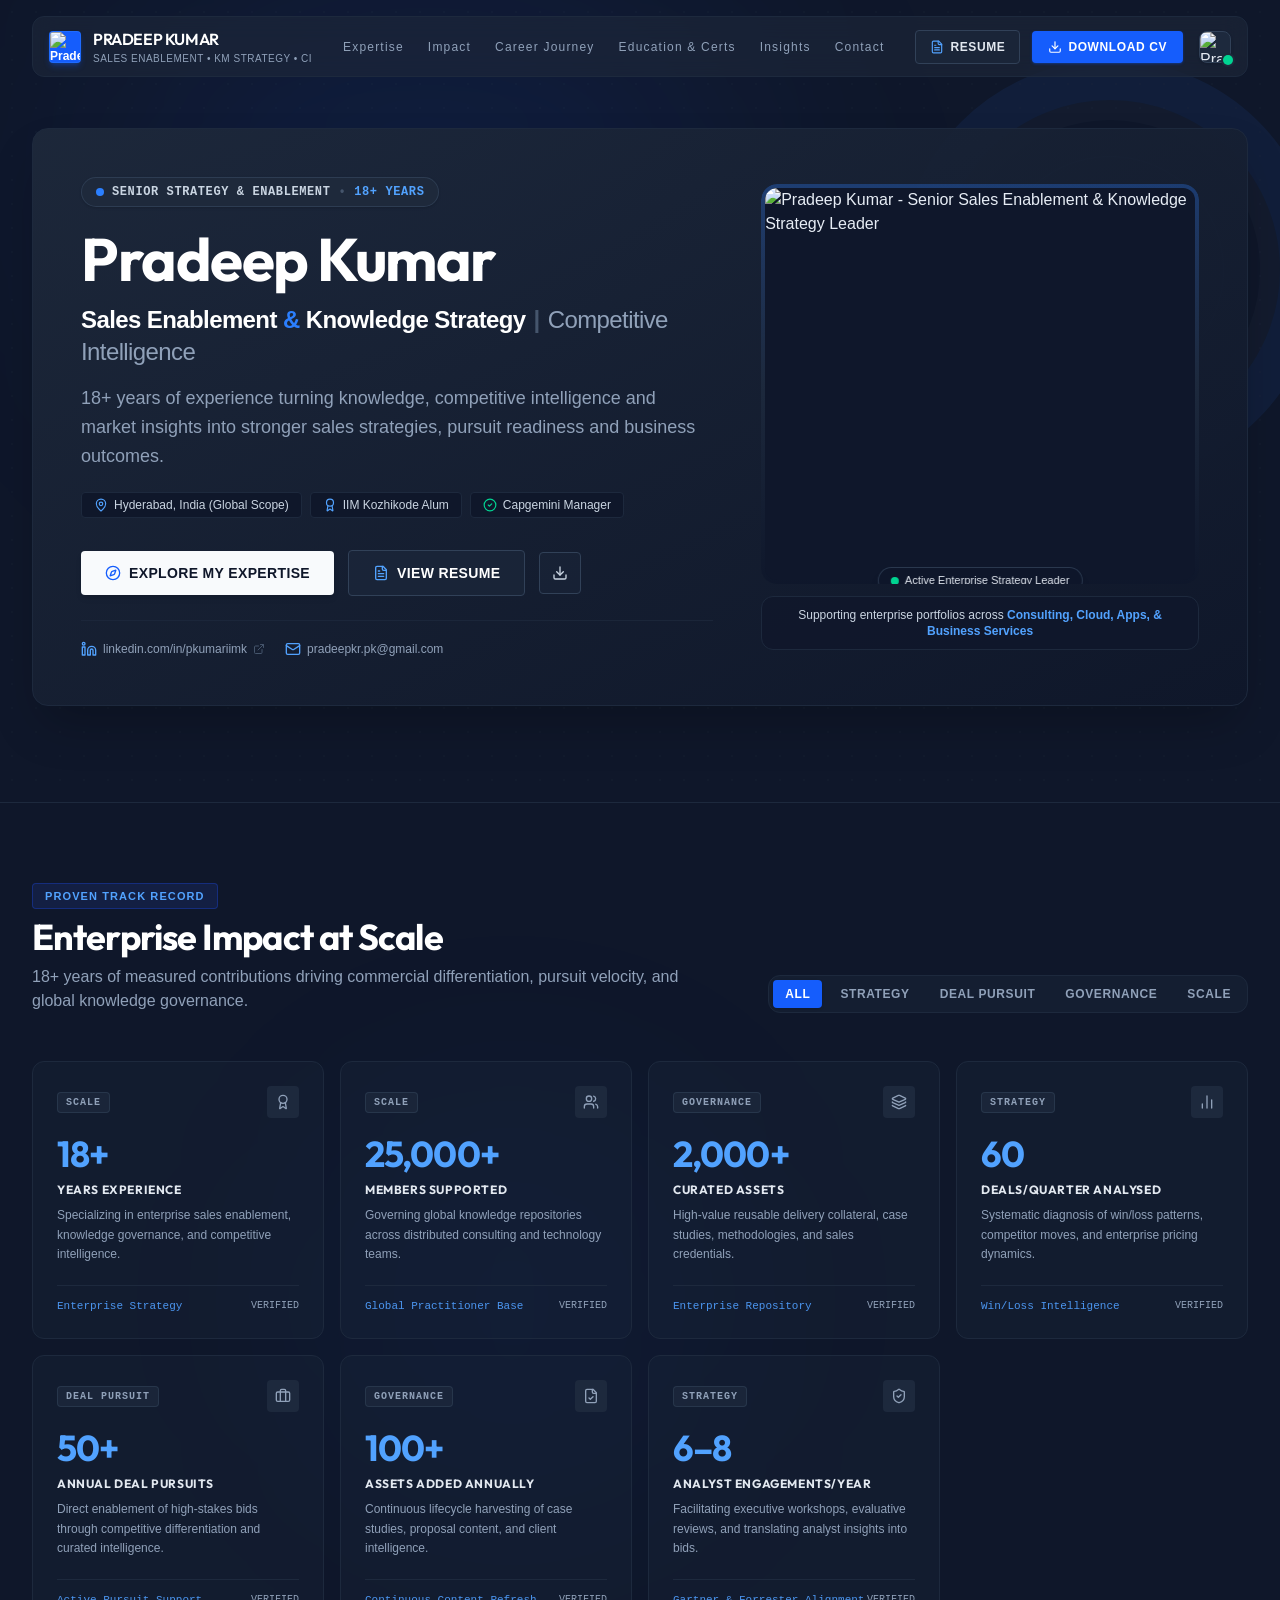
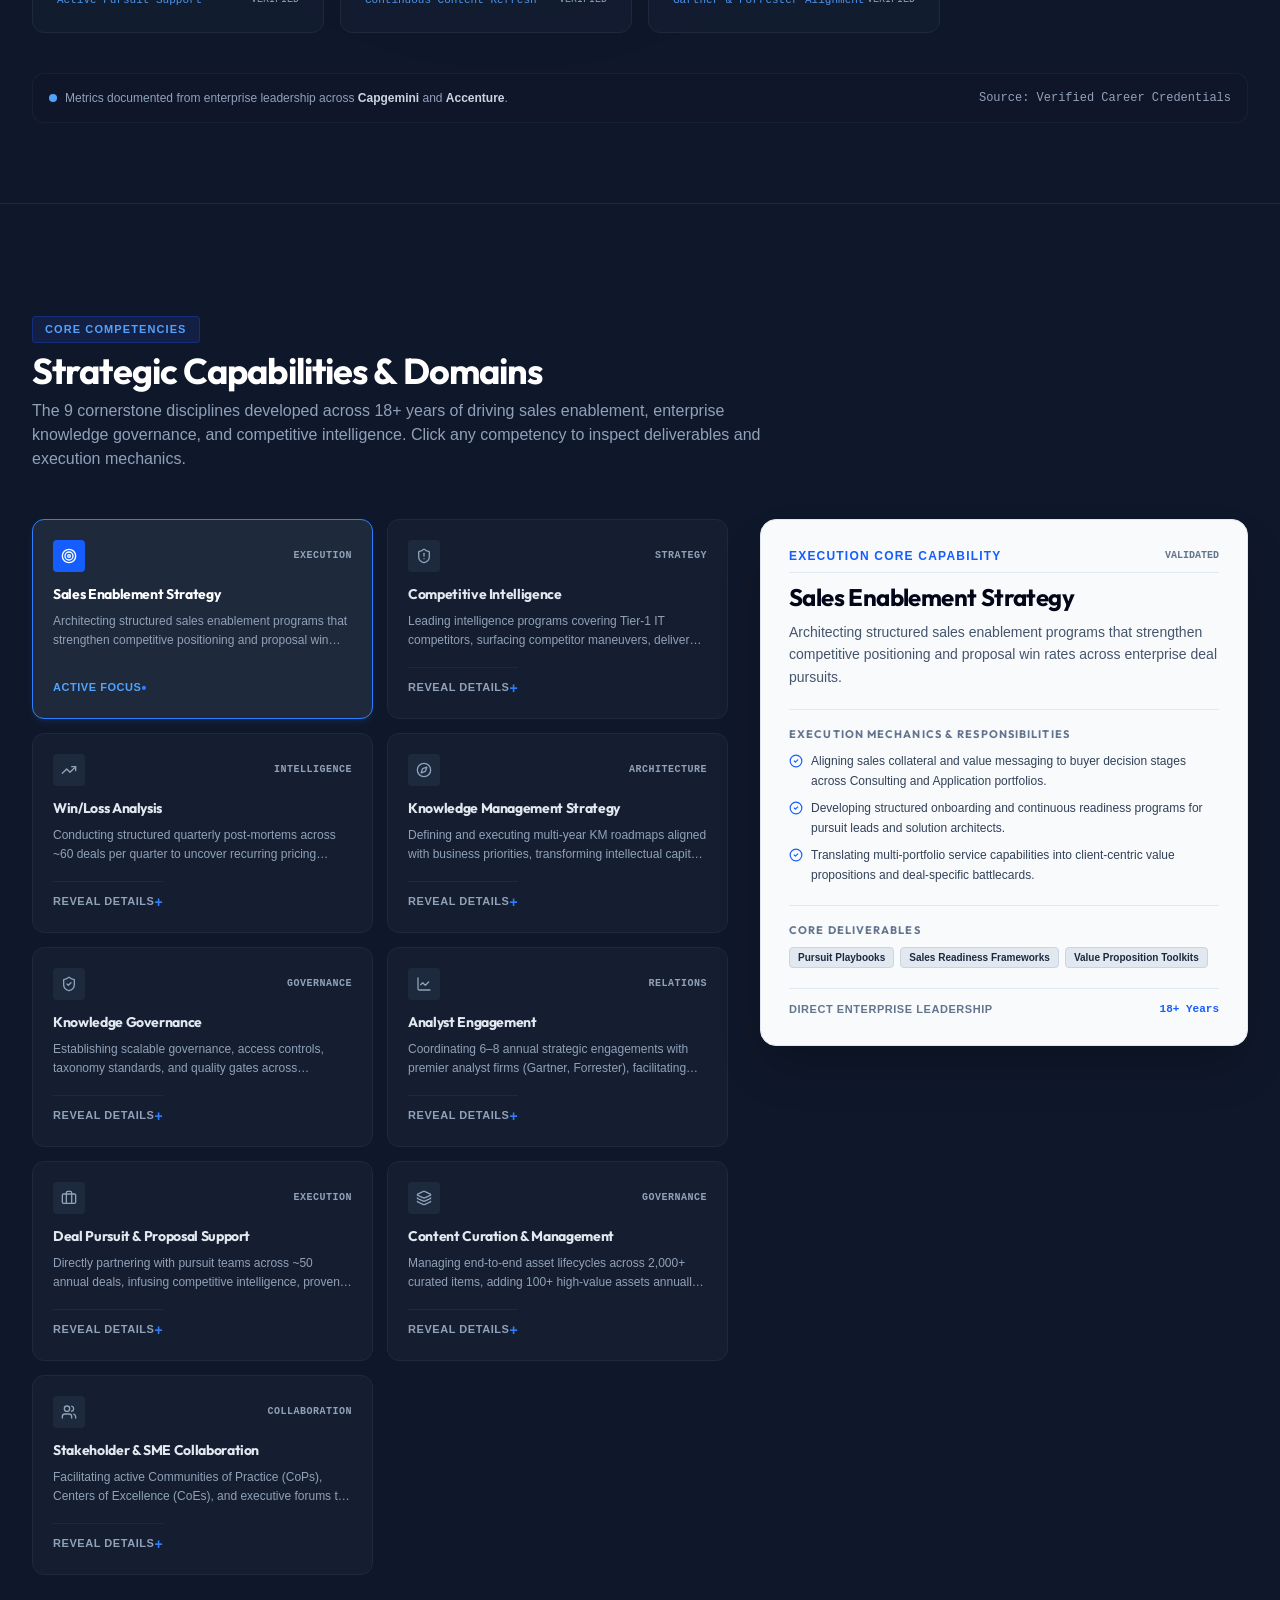
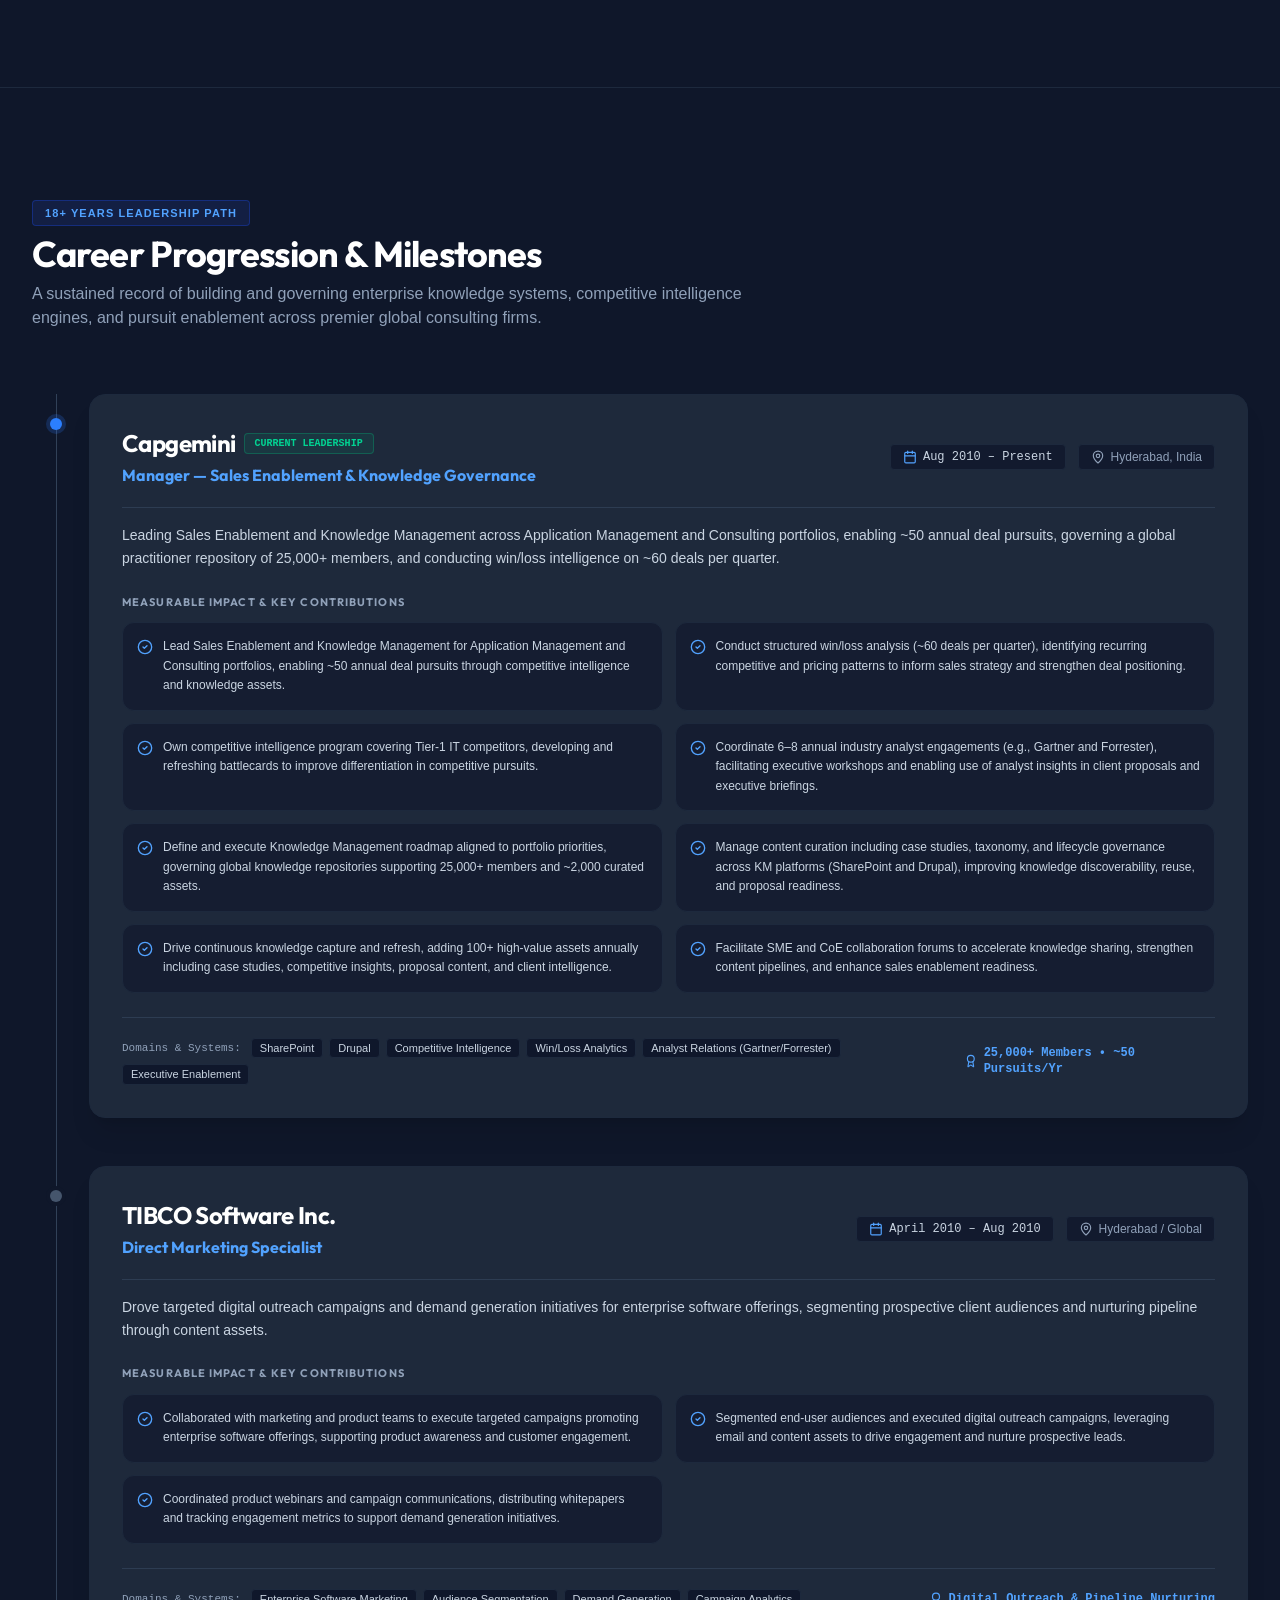
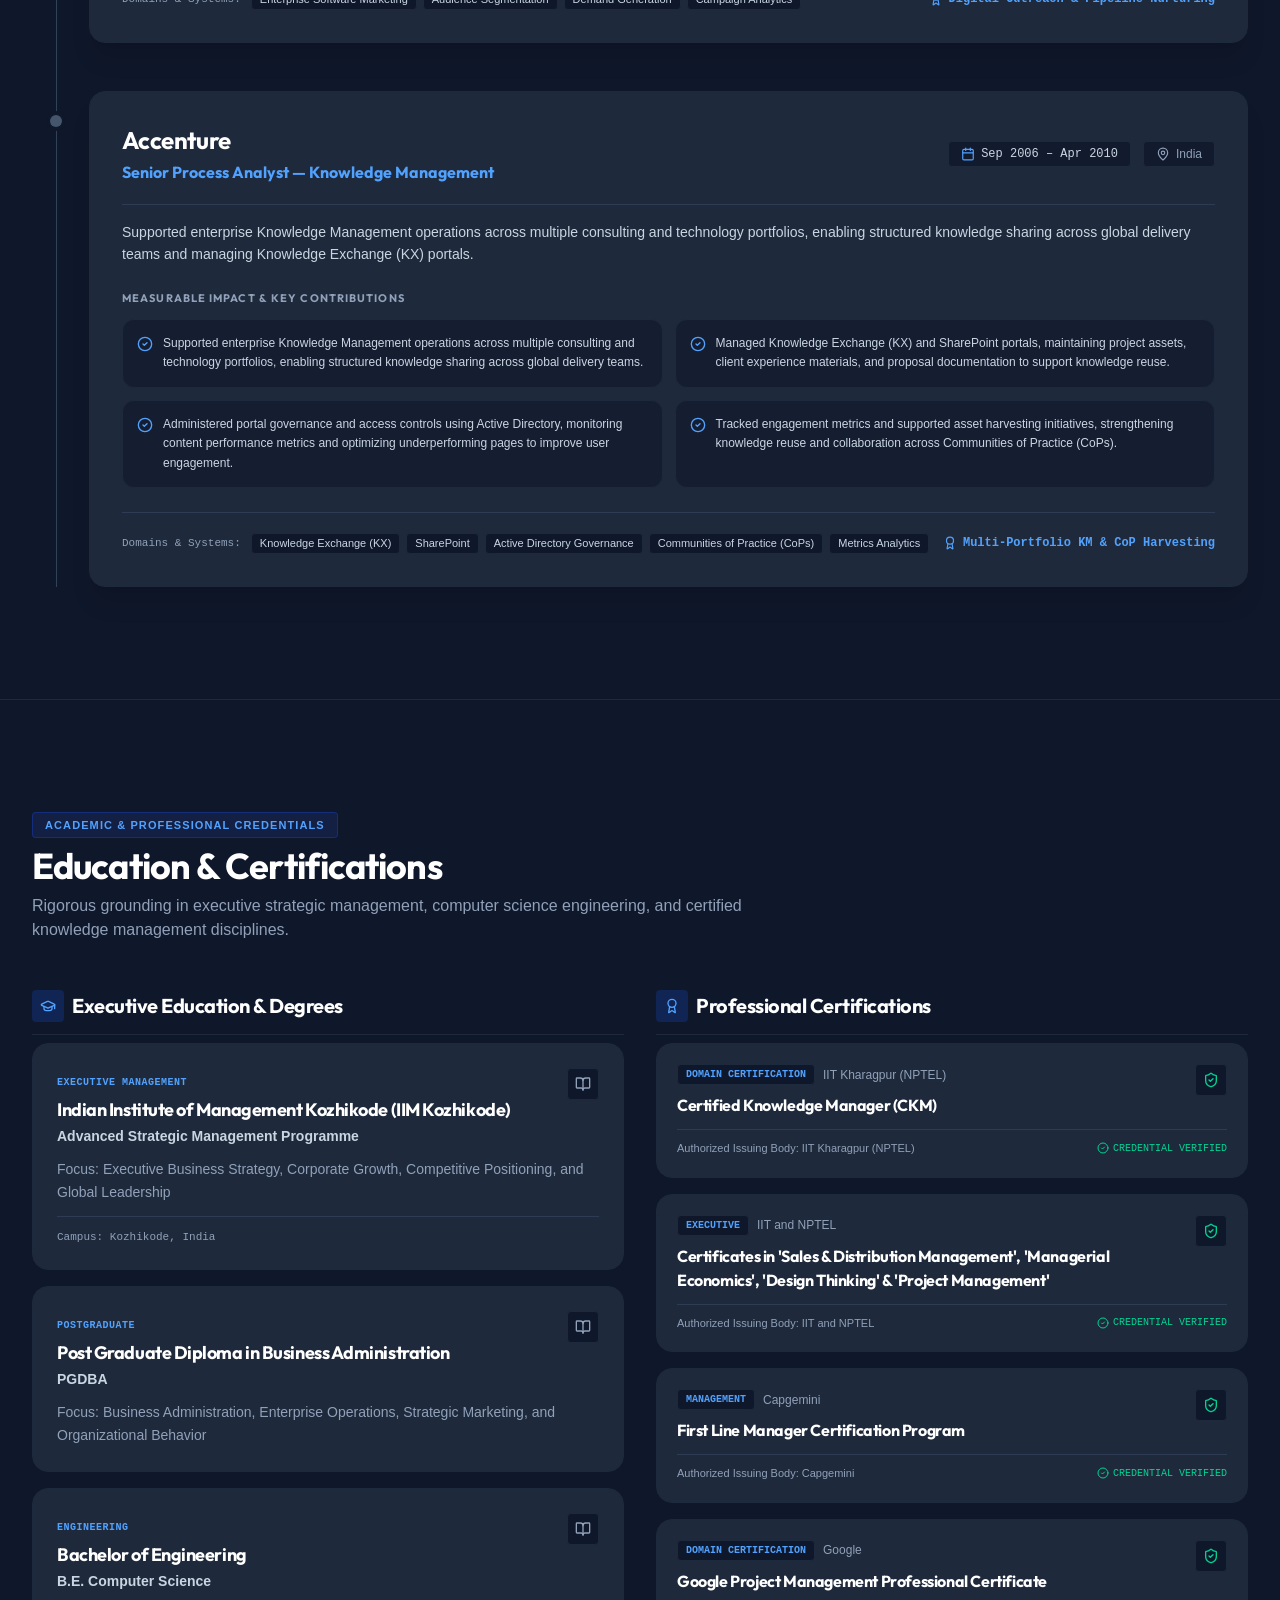
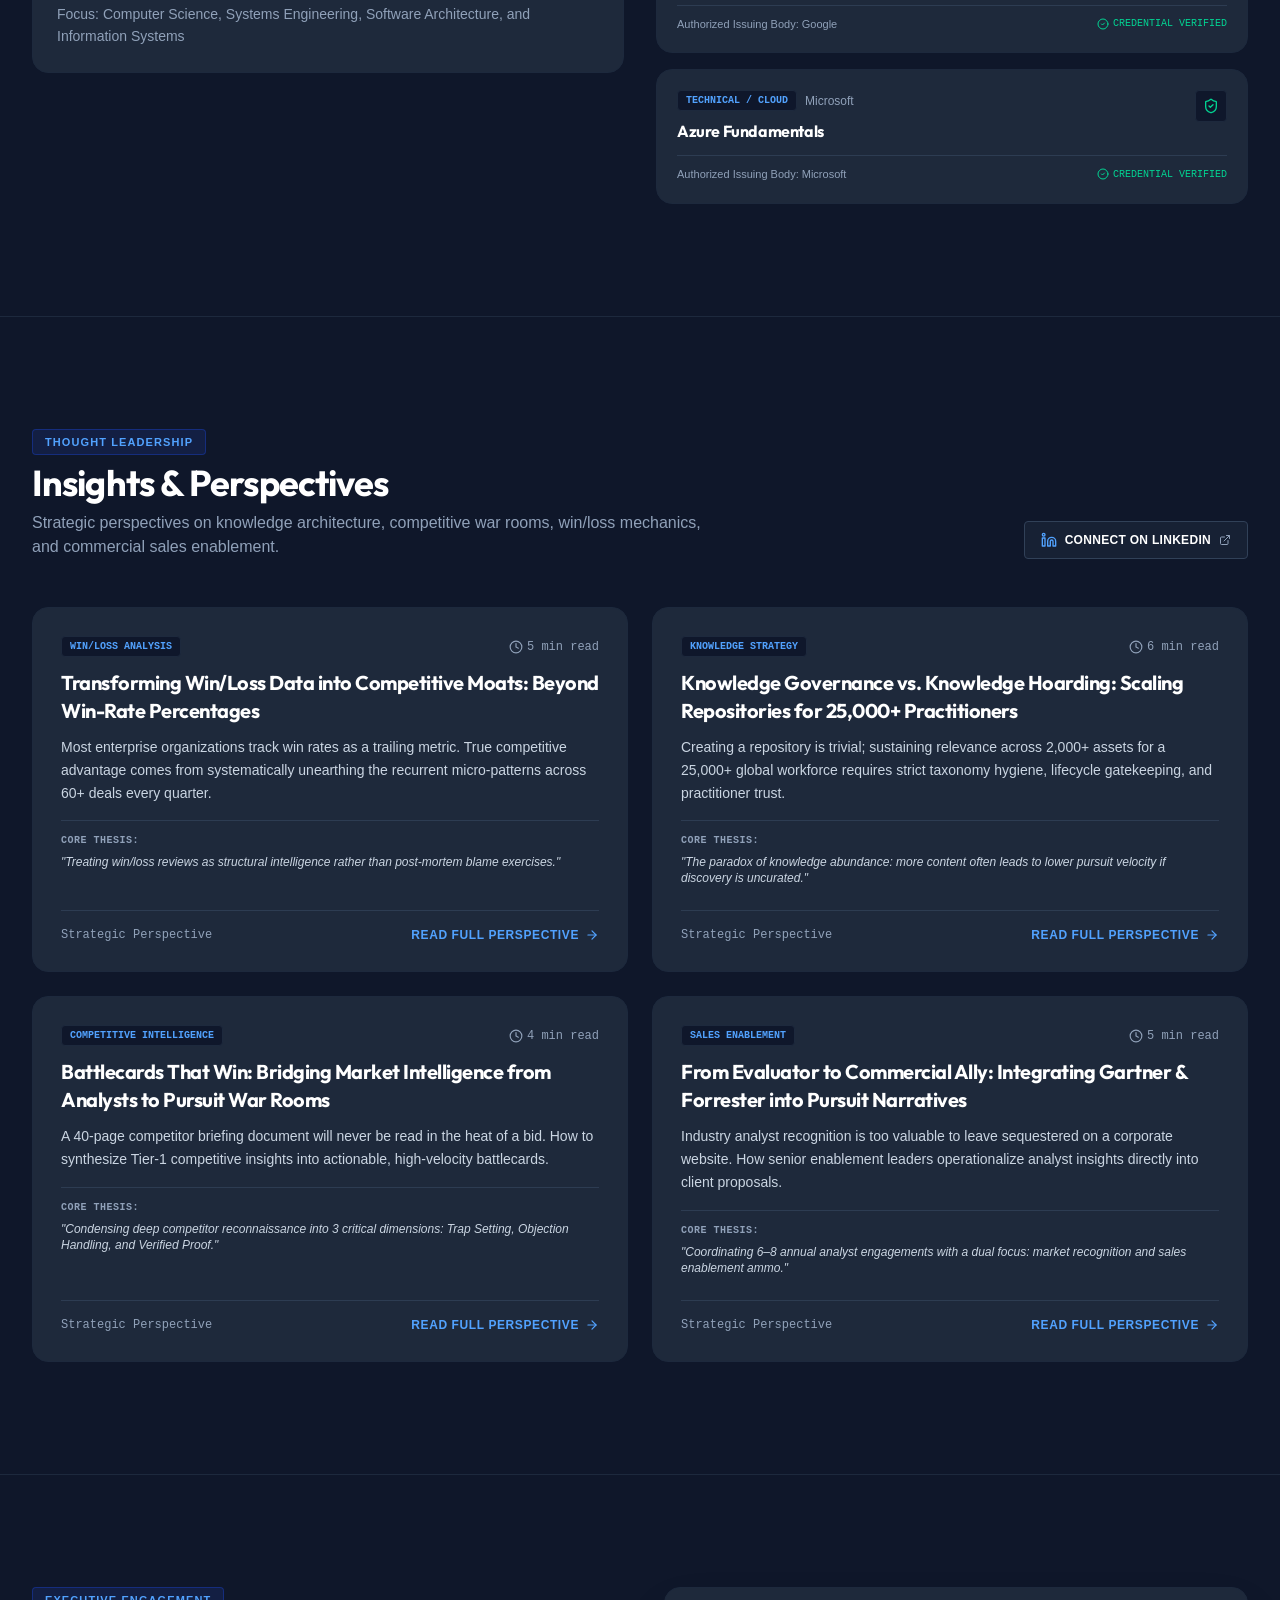
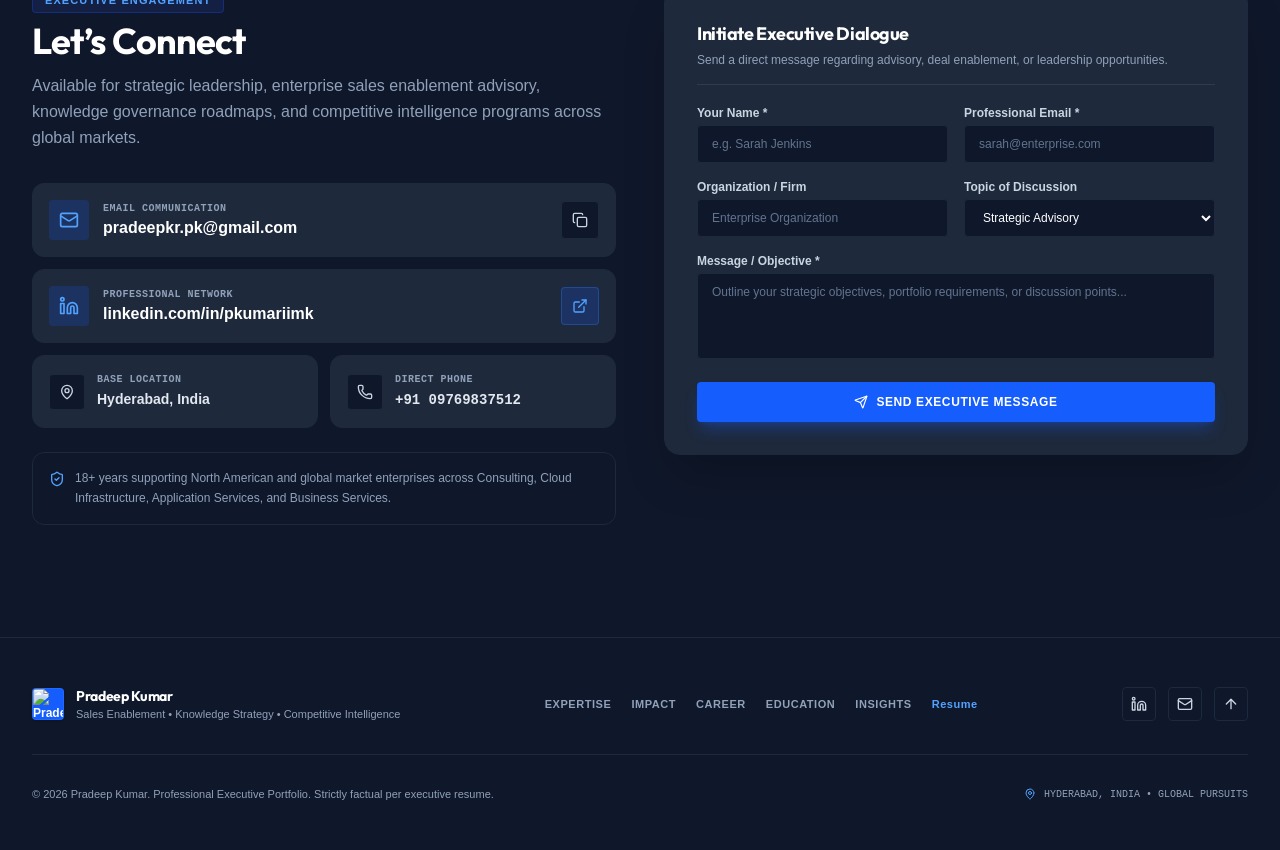
==== docs/index.html @ 222dd60a "updated files" ====
<!doctype html>
<html lang="en" class="scroll-smooth">
  <head>
    <meta charset="UTF-8" />
    <meta name="viewport" content="width=device-width, initial-scale=1.0" />
    <title>Pradeep Kumar - Executive Portfolio | Sales Enablement & Knowledge Strategy</title>
    <meta name="description" content="Senior Sales Enablement, Knowledge Strategy, and Competitive Intelligence Leader with 18+ years of enterprise experience." />
    <meta property="og:title" content="Pradeep Kumar - Executive Portfolio" />
    <meta property="og:description" content="Senior Sales Enablement, Knowledge Strategy, and Competitive Intelligence Leader with 18+ years of enterprise experience." />
    <meta property="og:type" content="website" />
    <meta name="twitter:card" content="summary_large_image" />
    <link rel="preconnect" href="https://fonts.googleapis.com">
    <link rel="preconnect" href="https://fonts.gstatic.com" crossorigin>
    <link href="https://fonts.googleapis.com/css2?family=Plus+Jakarta+Sans:wght@300;400;500;600;700;800&family=Outfit:wght@400;500;600;700;800&family=JetBrains+Mono:wght@400;500&display=swap" rel="stylesheet">
    <script type="module" crossorigin src="./assets/index-DpQl2Qw5.js"></script>
    <link rel="stylesheet" crossorigin href="./assets/index-JWDJz22q.css">
  </head>
  <body class="bg-[#0f172a] text-slate-200 antialiased selection:bg-blue-600 selection:text-white">
    <div id="root"></div>
  </body>
</html>
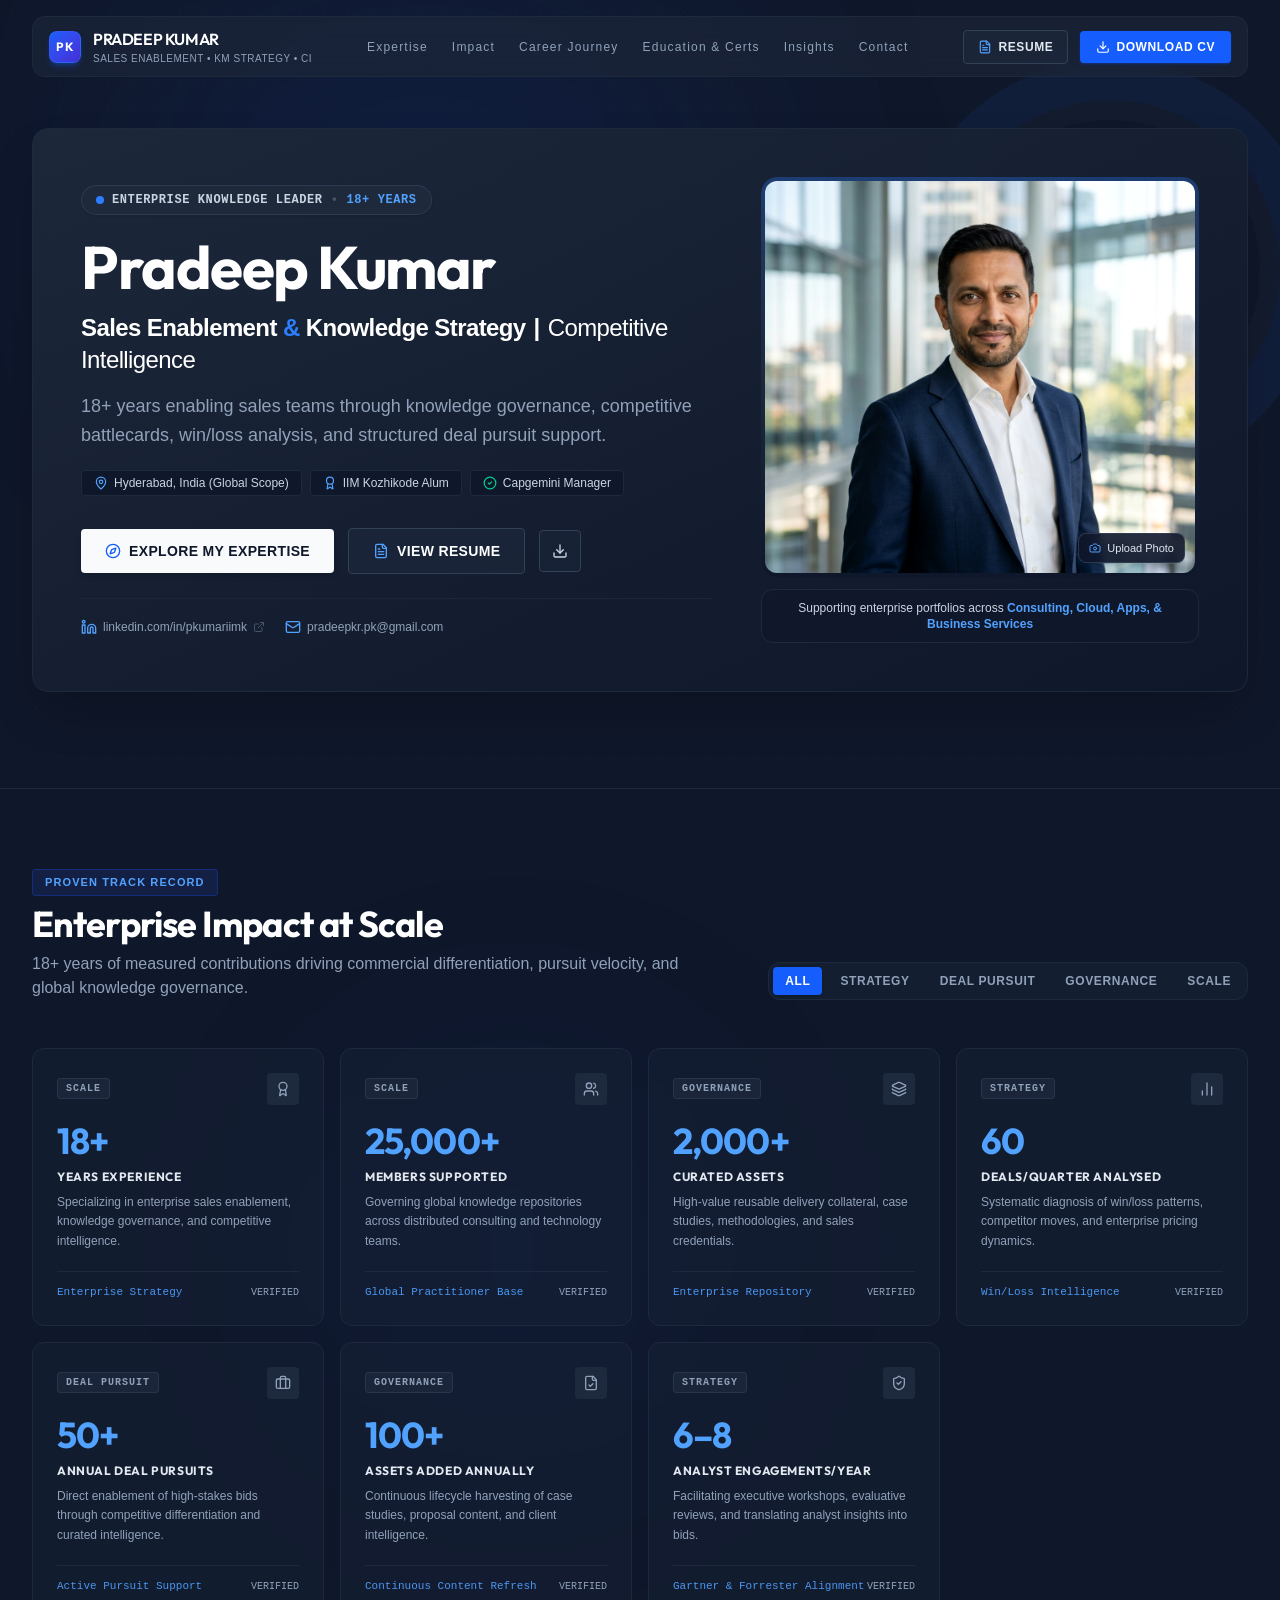
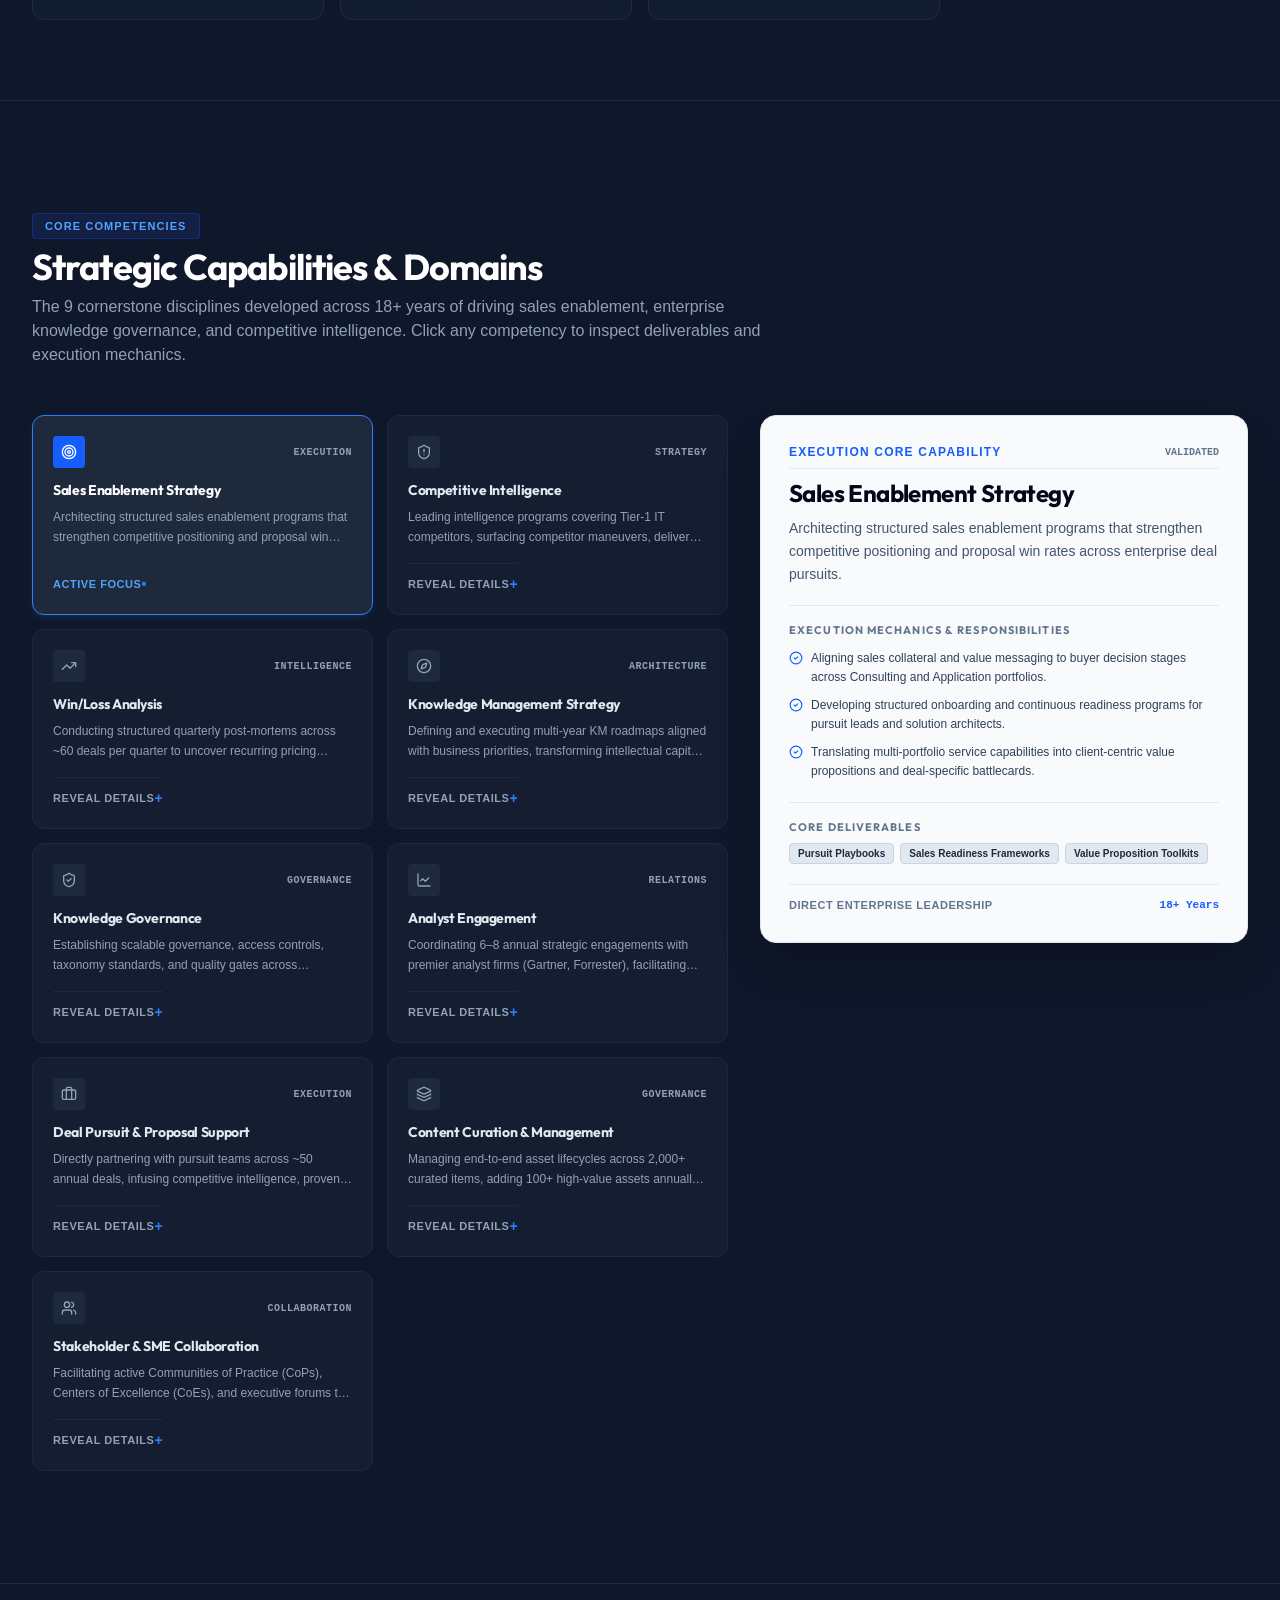
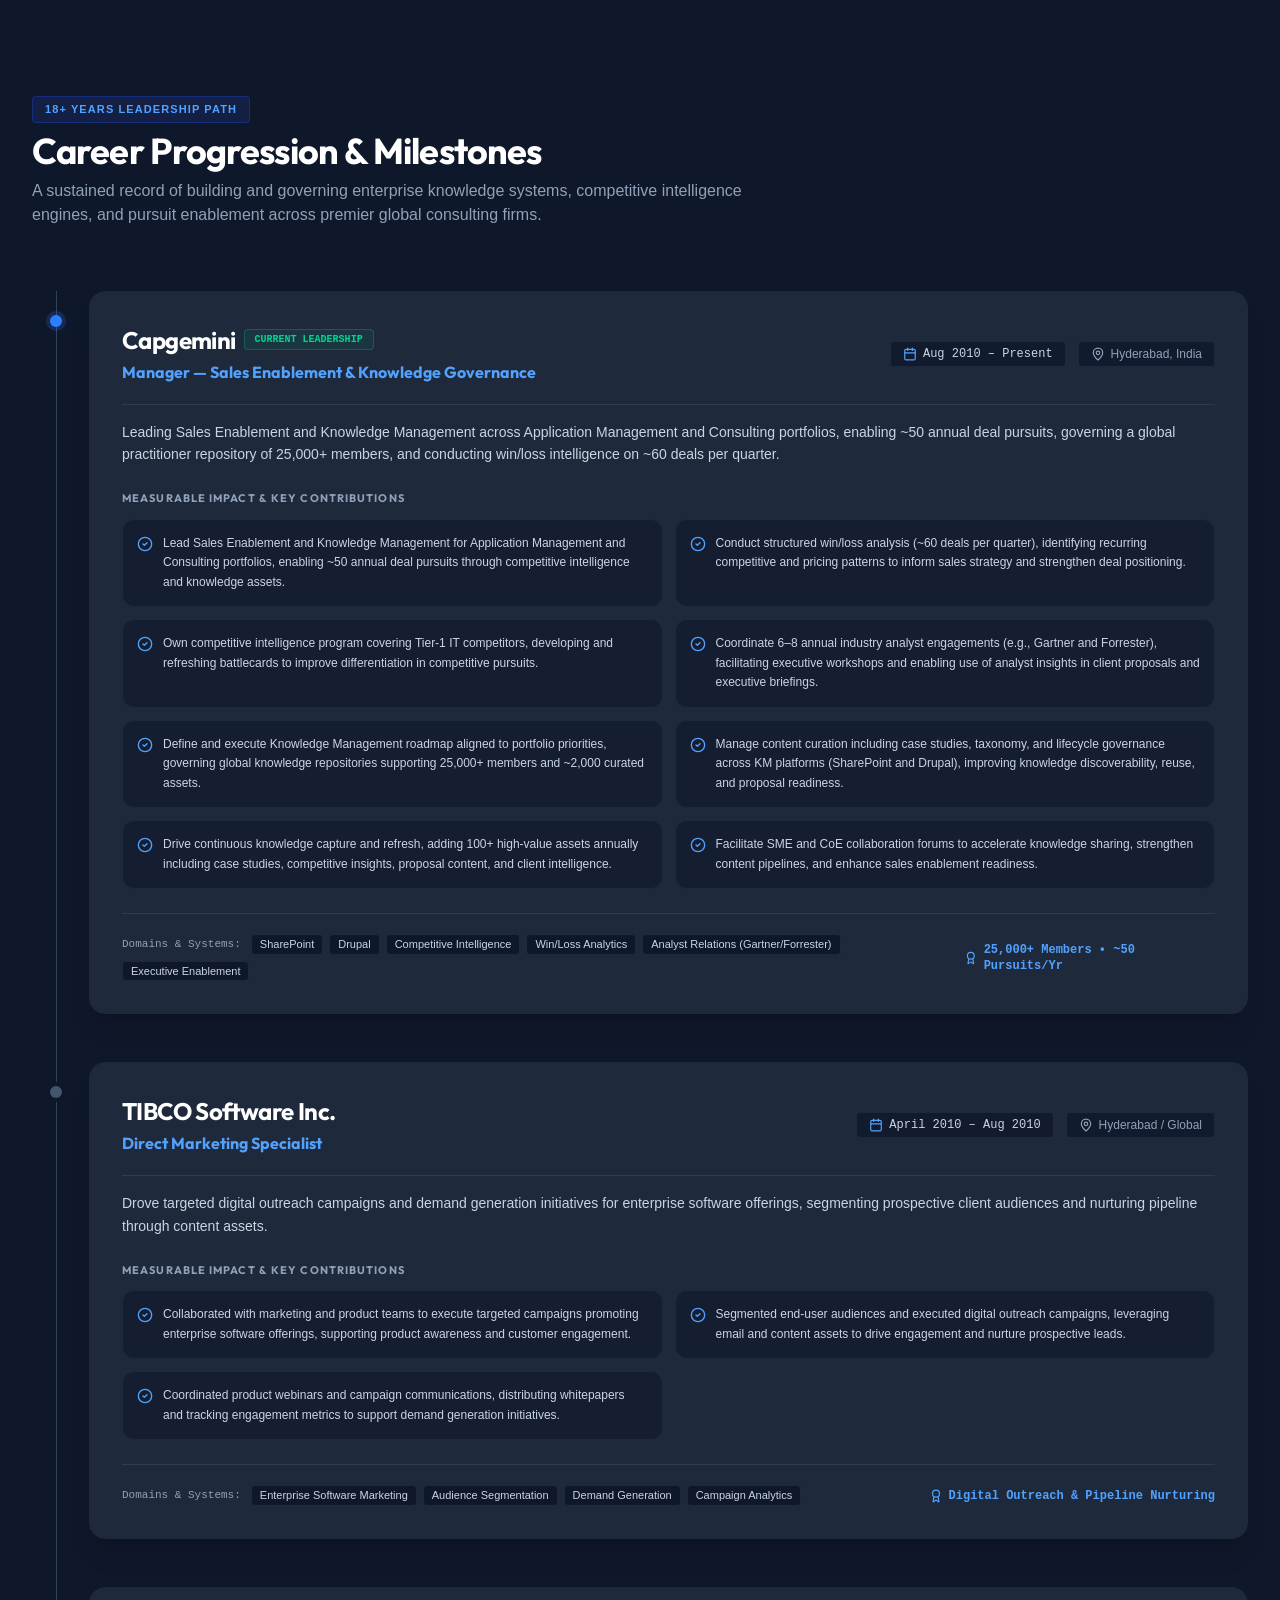
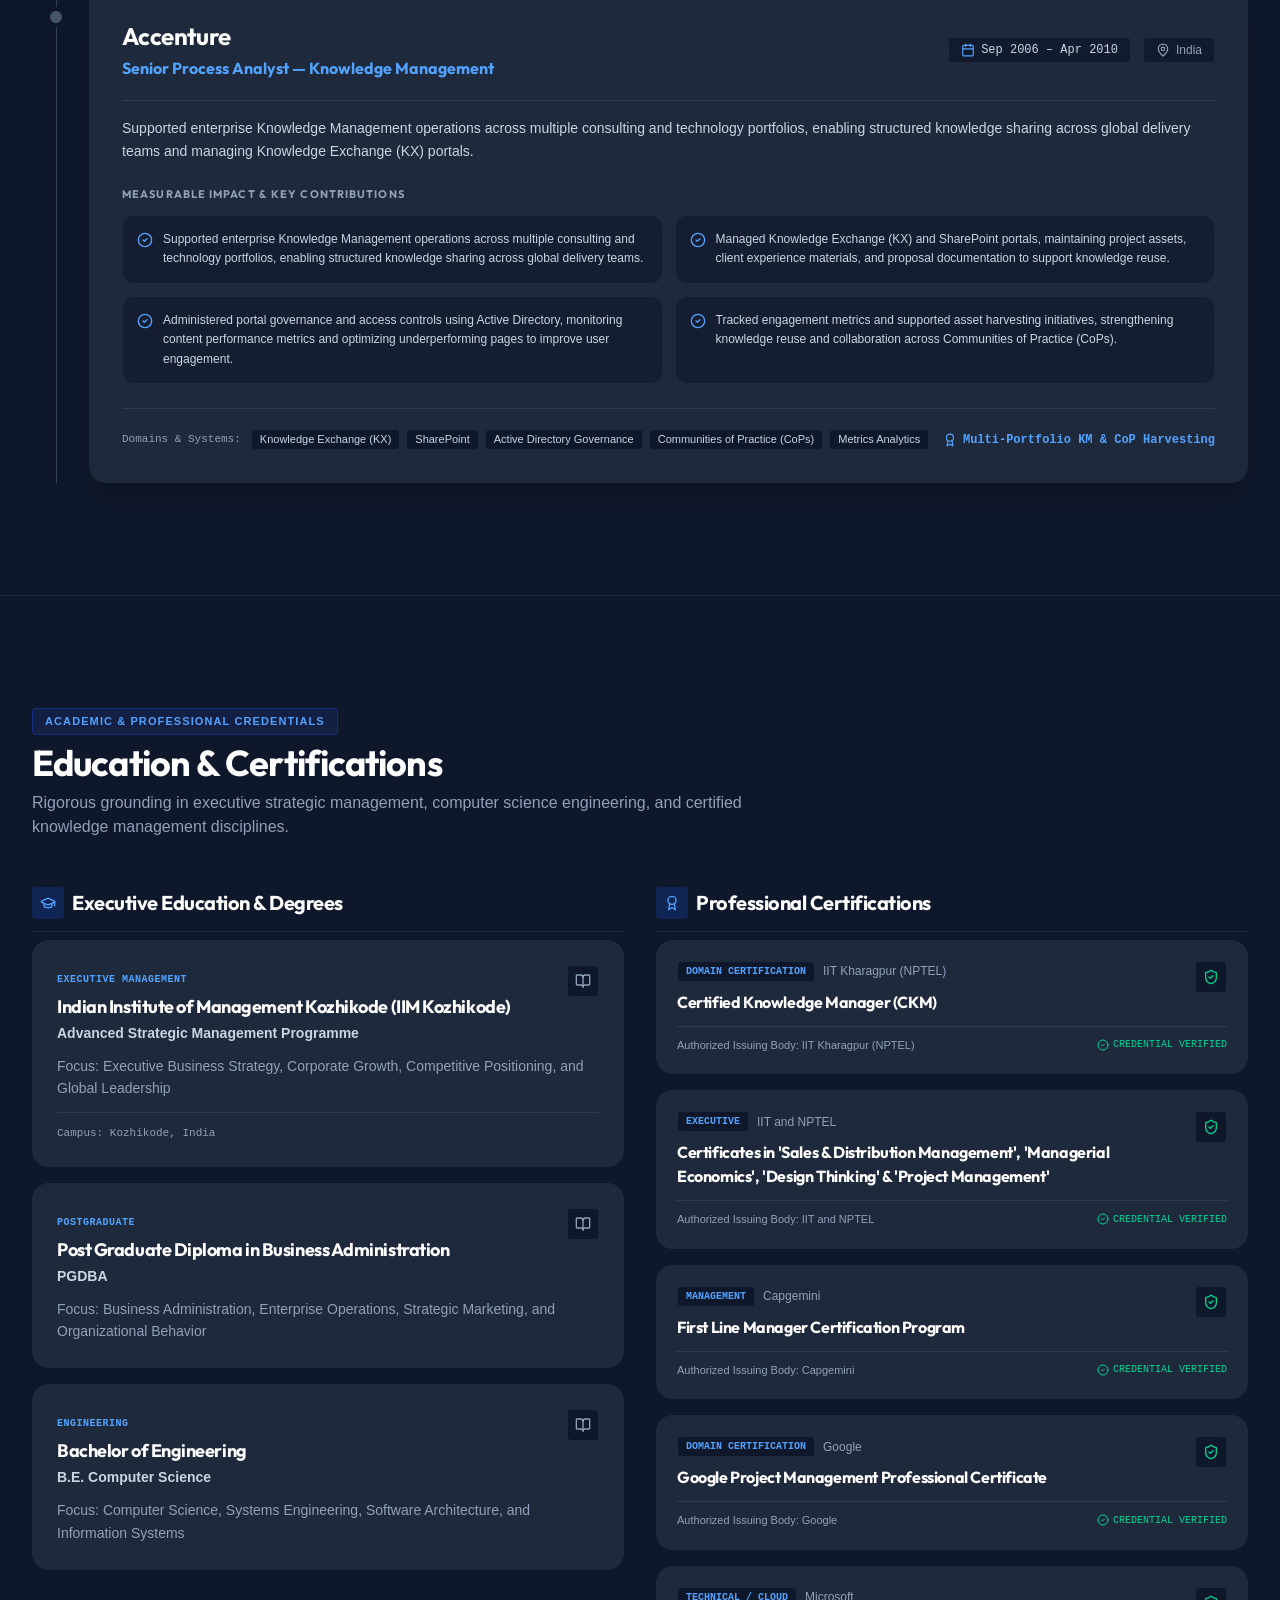
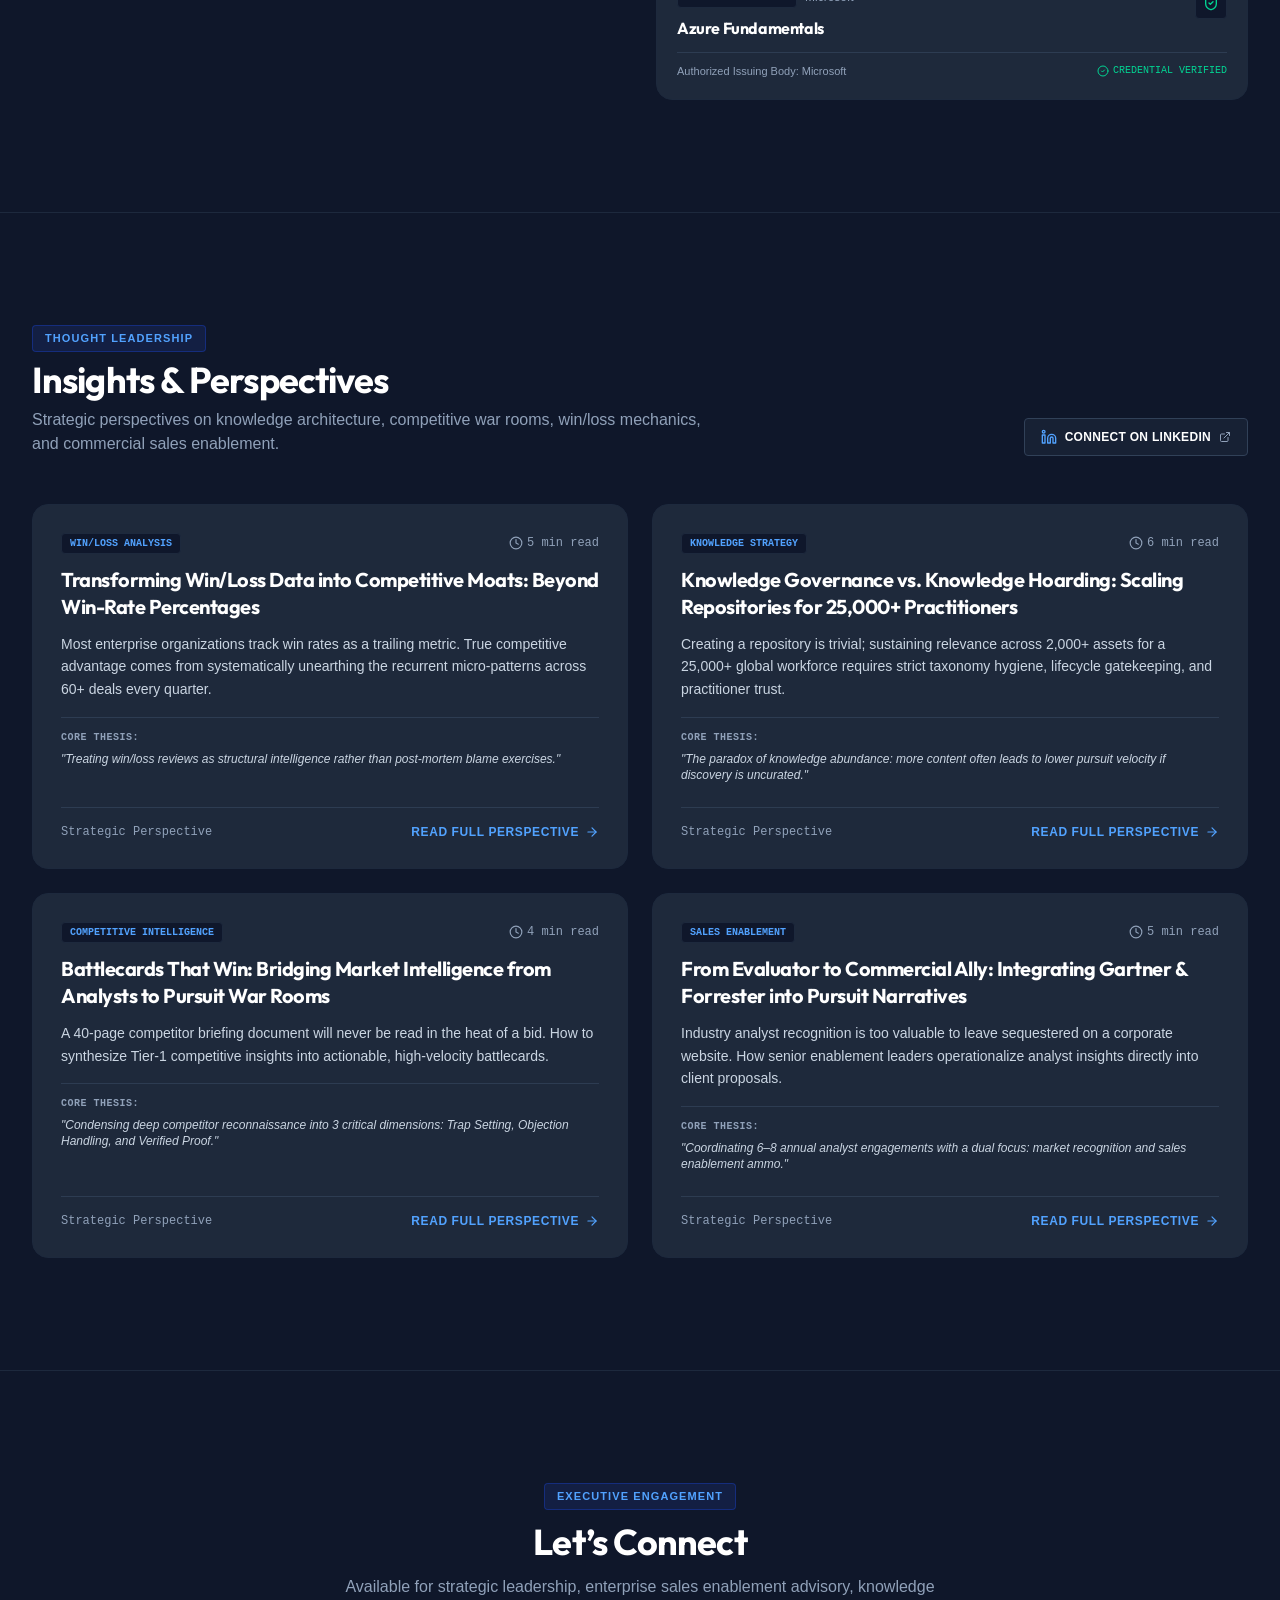
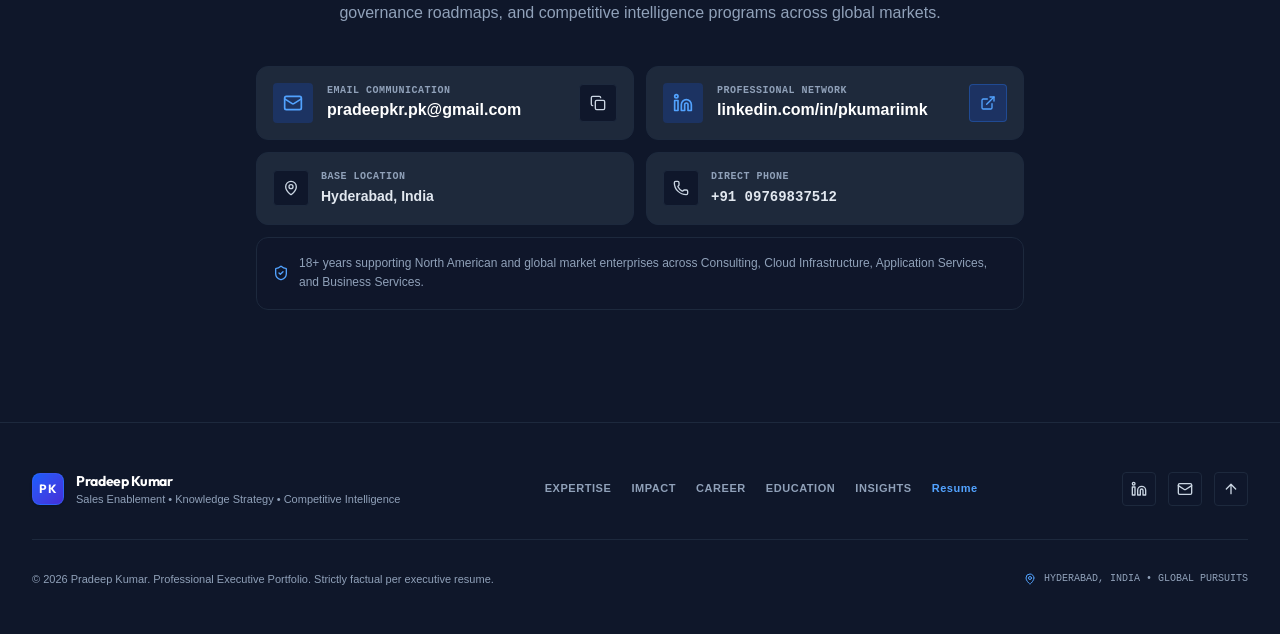
==== commit d518b7dc: "edits in the file" ====
--- a/docs/index.html
+++ b/docs/index.html
@@ -12,8 +12,8 @@
     <link rel="preconnect" href="https://fonts.googleapis.com">
     <link rel="preconnect" href="https://fonts.gstatic.com" crossorigin>
     <link href="https://fonts.googleapis.com/css2?family=Plus+Jakarta+Sans:wght@300;400;500;600;700;800&family=Outfit:wght@400;500;600;700;800&family=JetBrains+Mono:wght@400;500&display=swap" rel="stylesheet">
-    <script type="module" crossorigin src="./assets/index-DpQl2Qw5.js"></script>
-    <link rel="stylesheet" crossorigin href="./assets/index-JWDJz22q.css">
+    <script type="module" crossorigin src="./assets/index-DII7lBAO.js"></script>
+    <link rel="stylesheet" crossorigin href="./assets/index-jLWSwx96.css">
   </head>
   <body class="bg-[#0f172a] text-slate-200 antialiased selection:bg-blue-600 selection:text-white">
     <div id="root"></div>
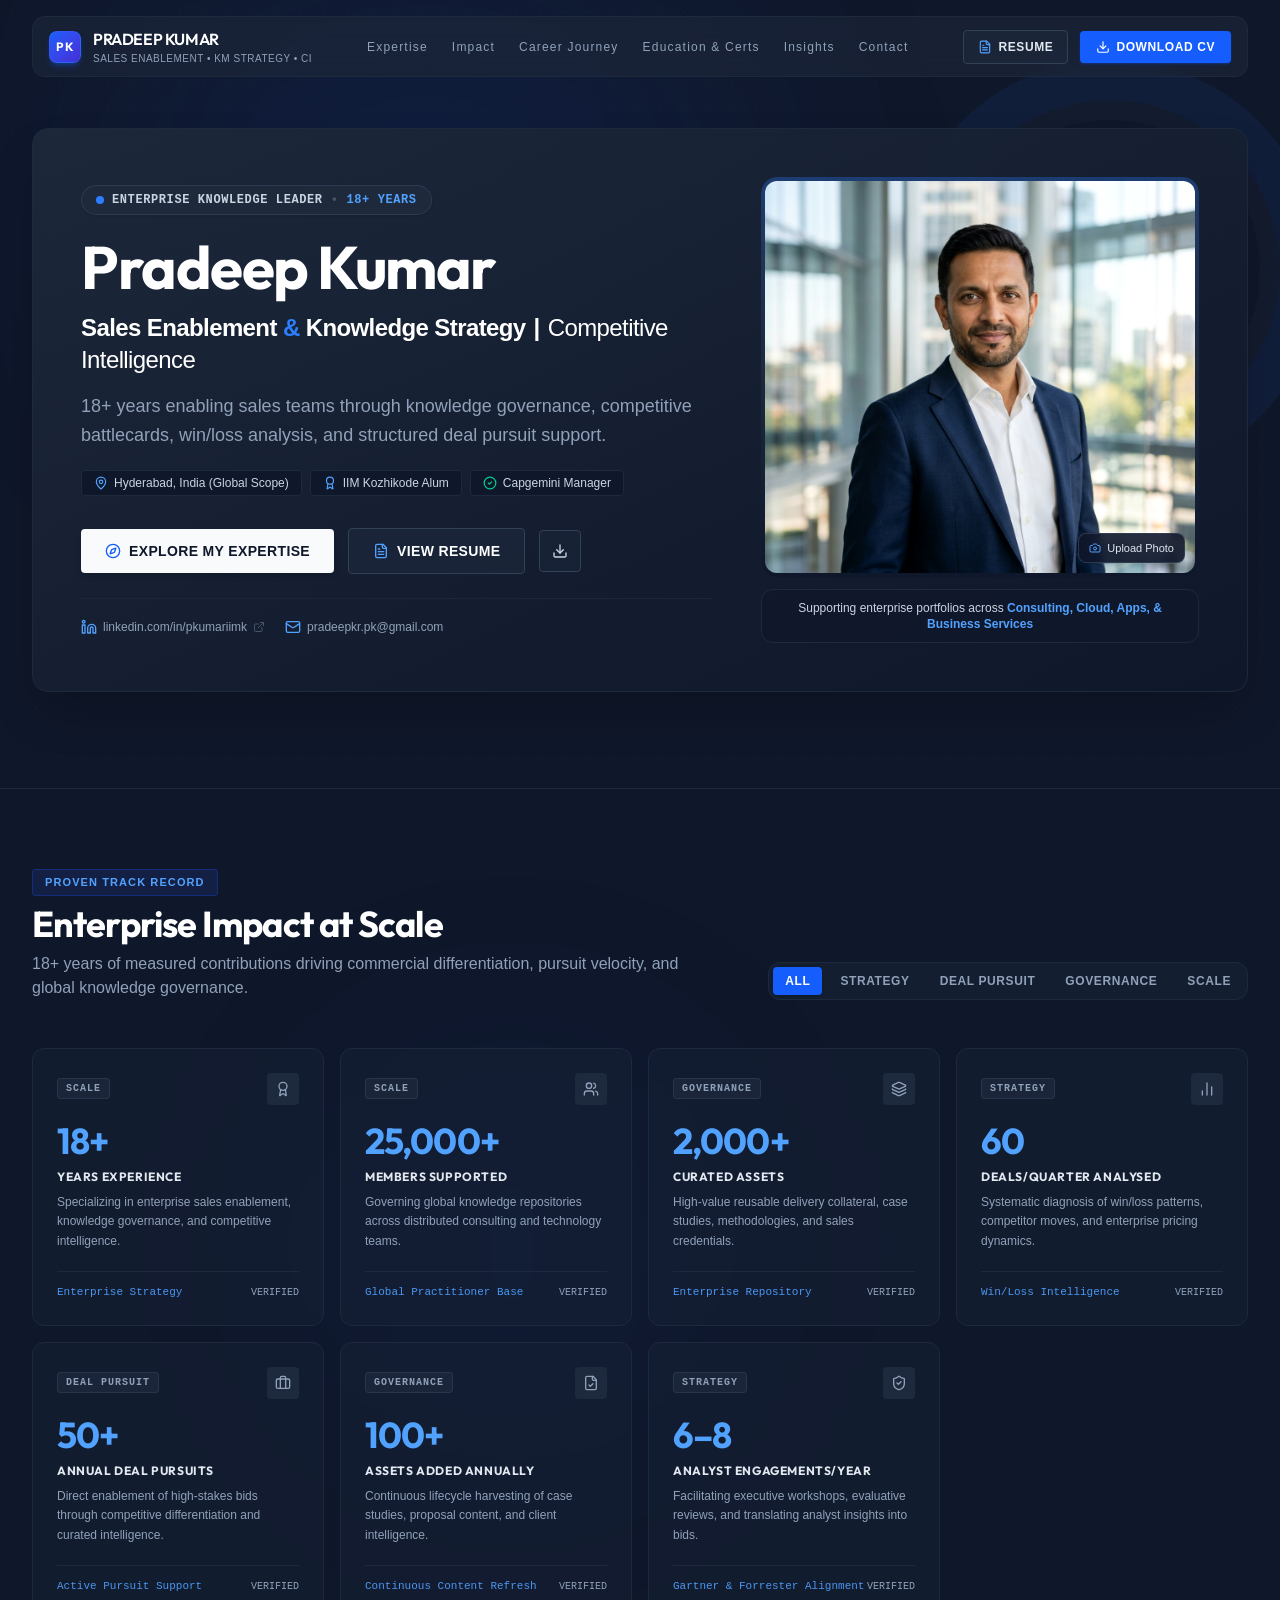
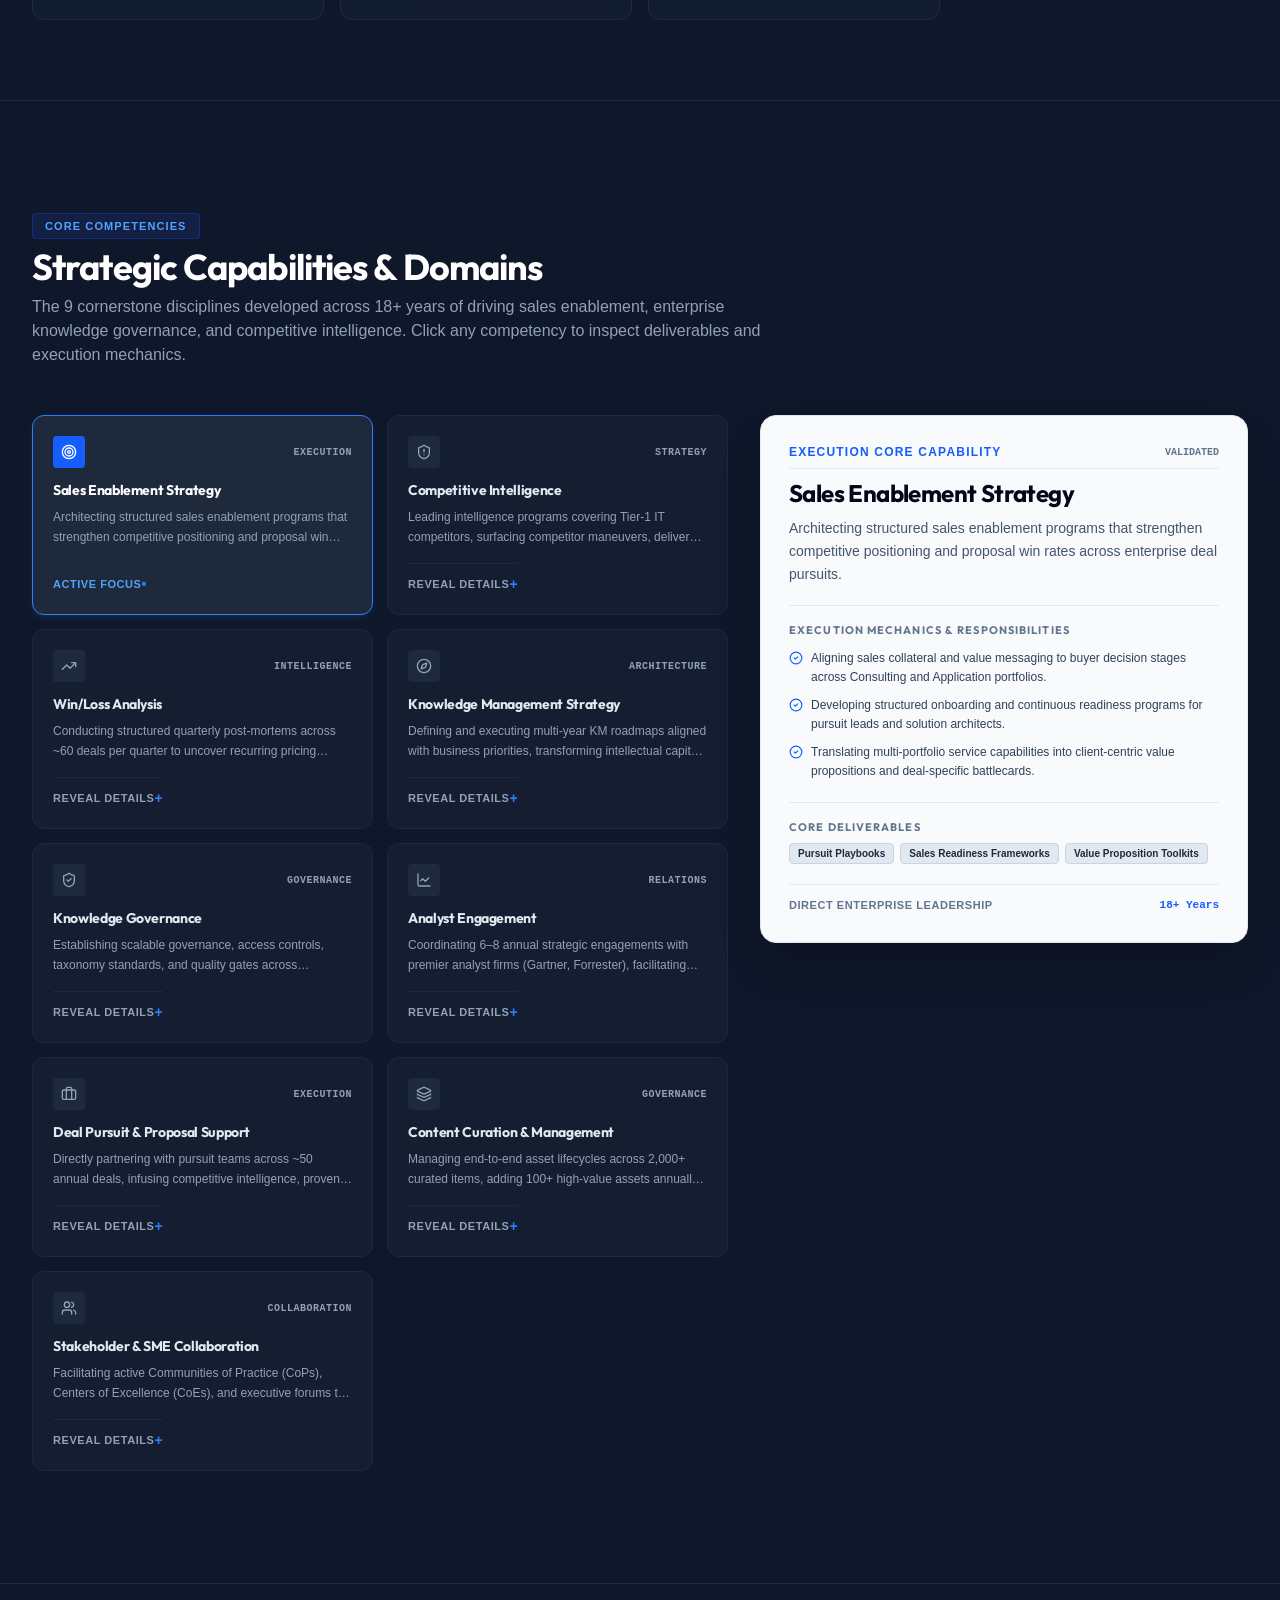
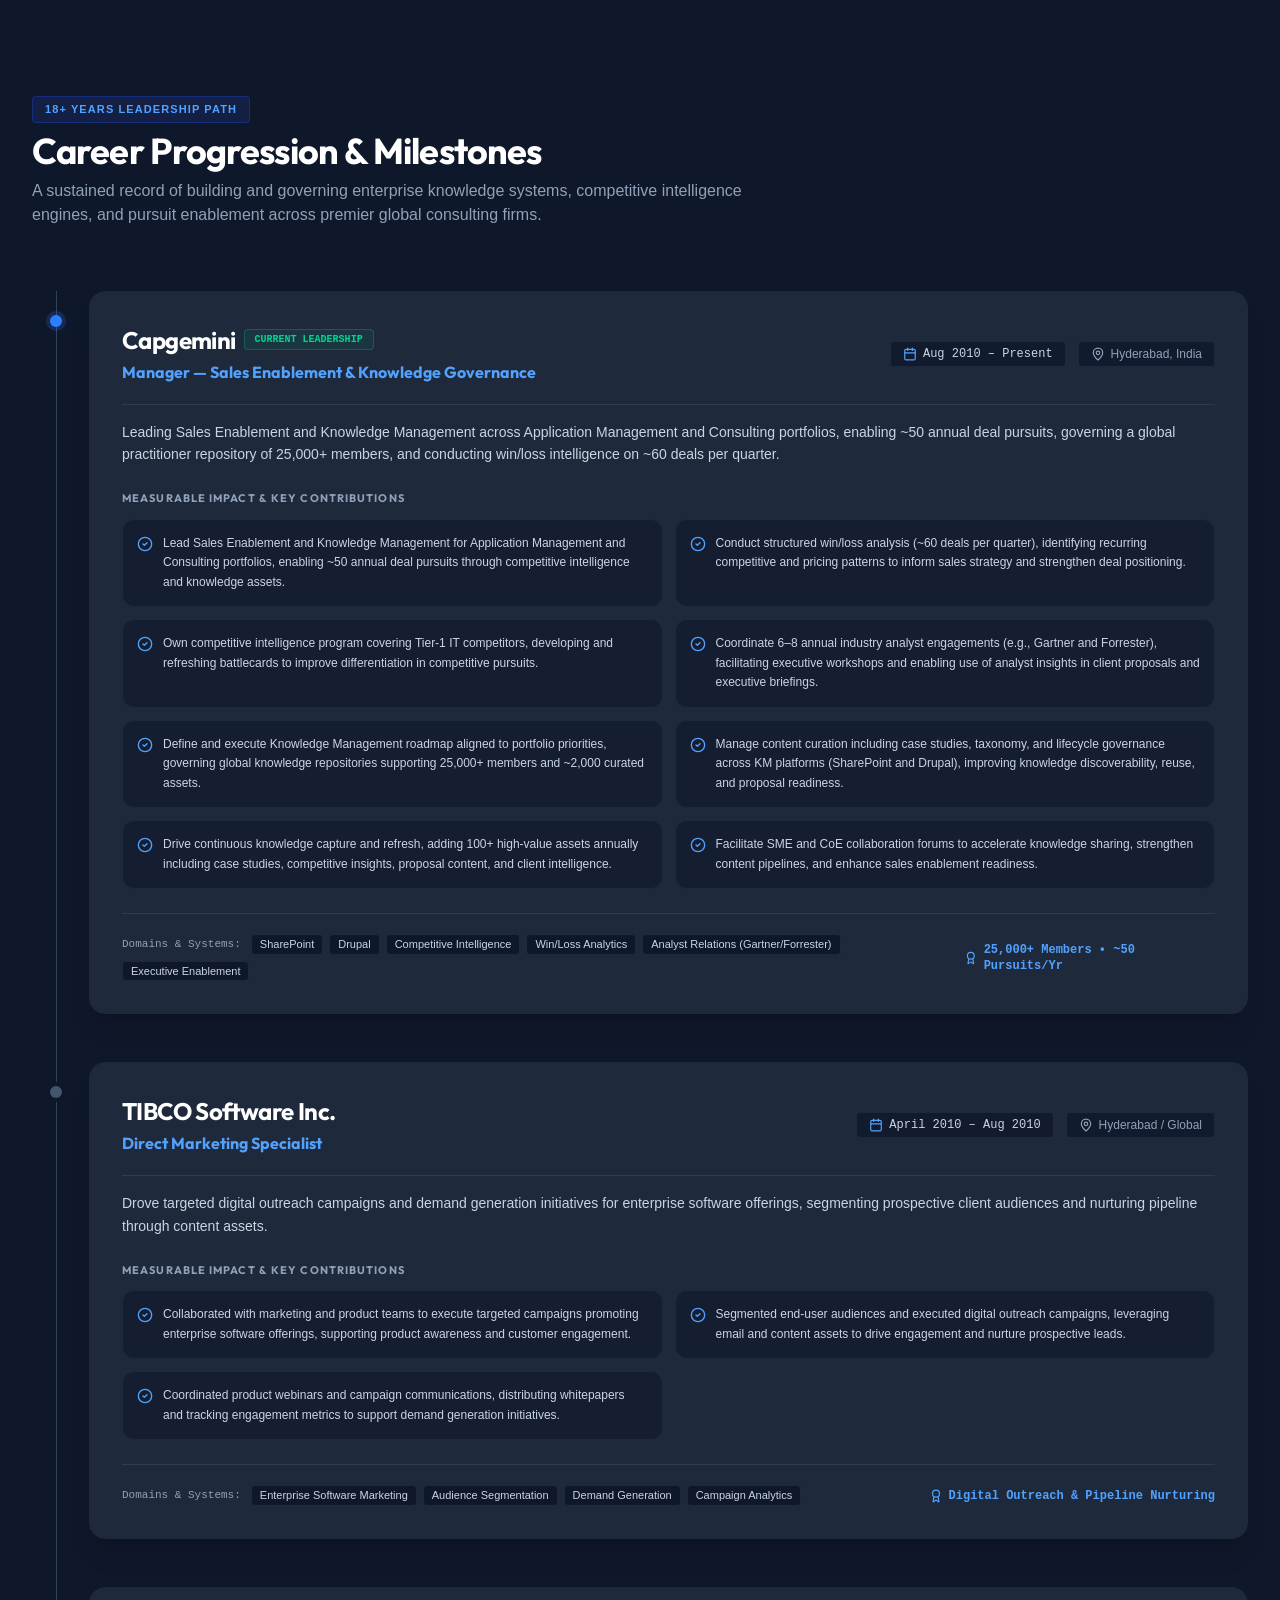
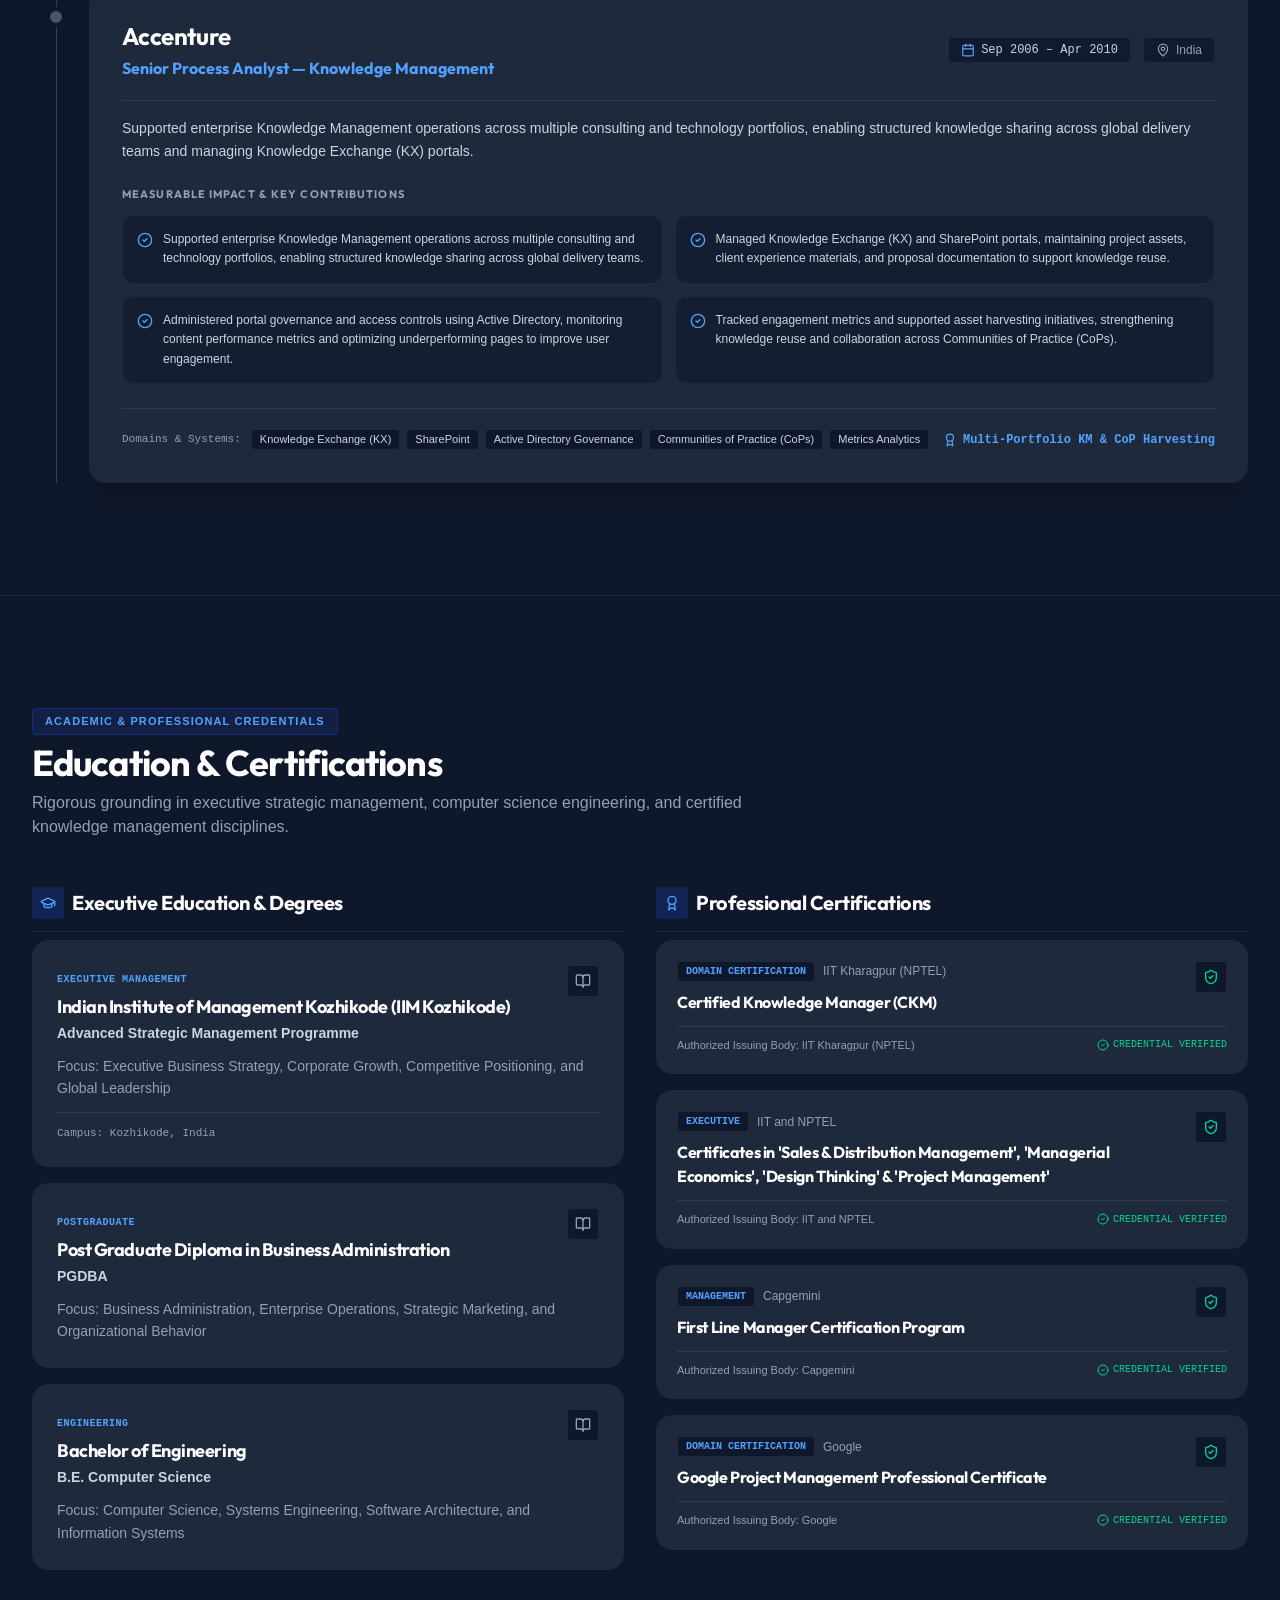
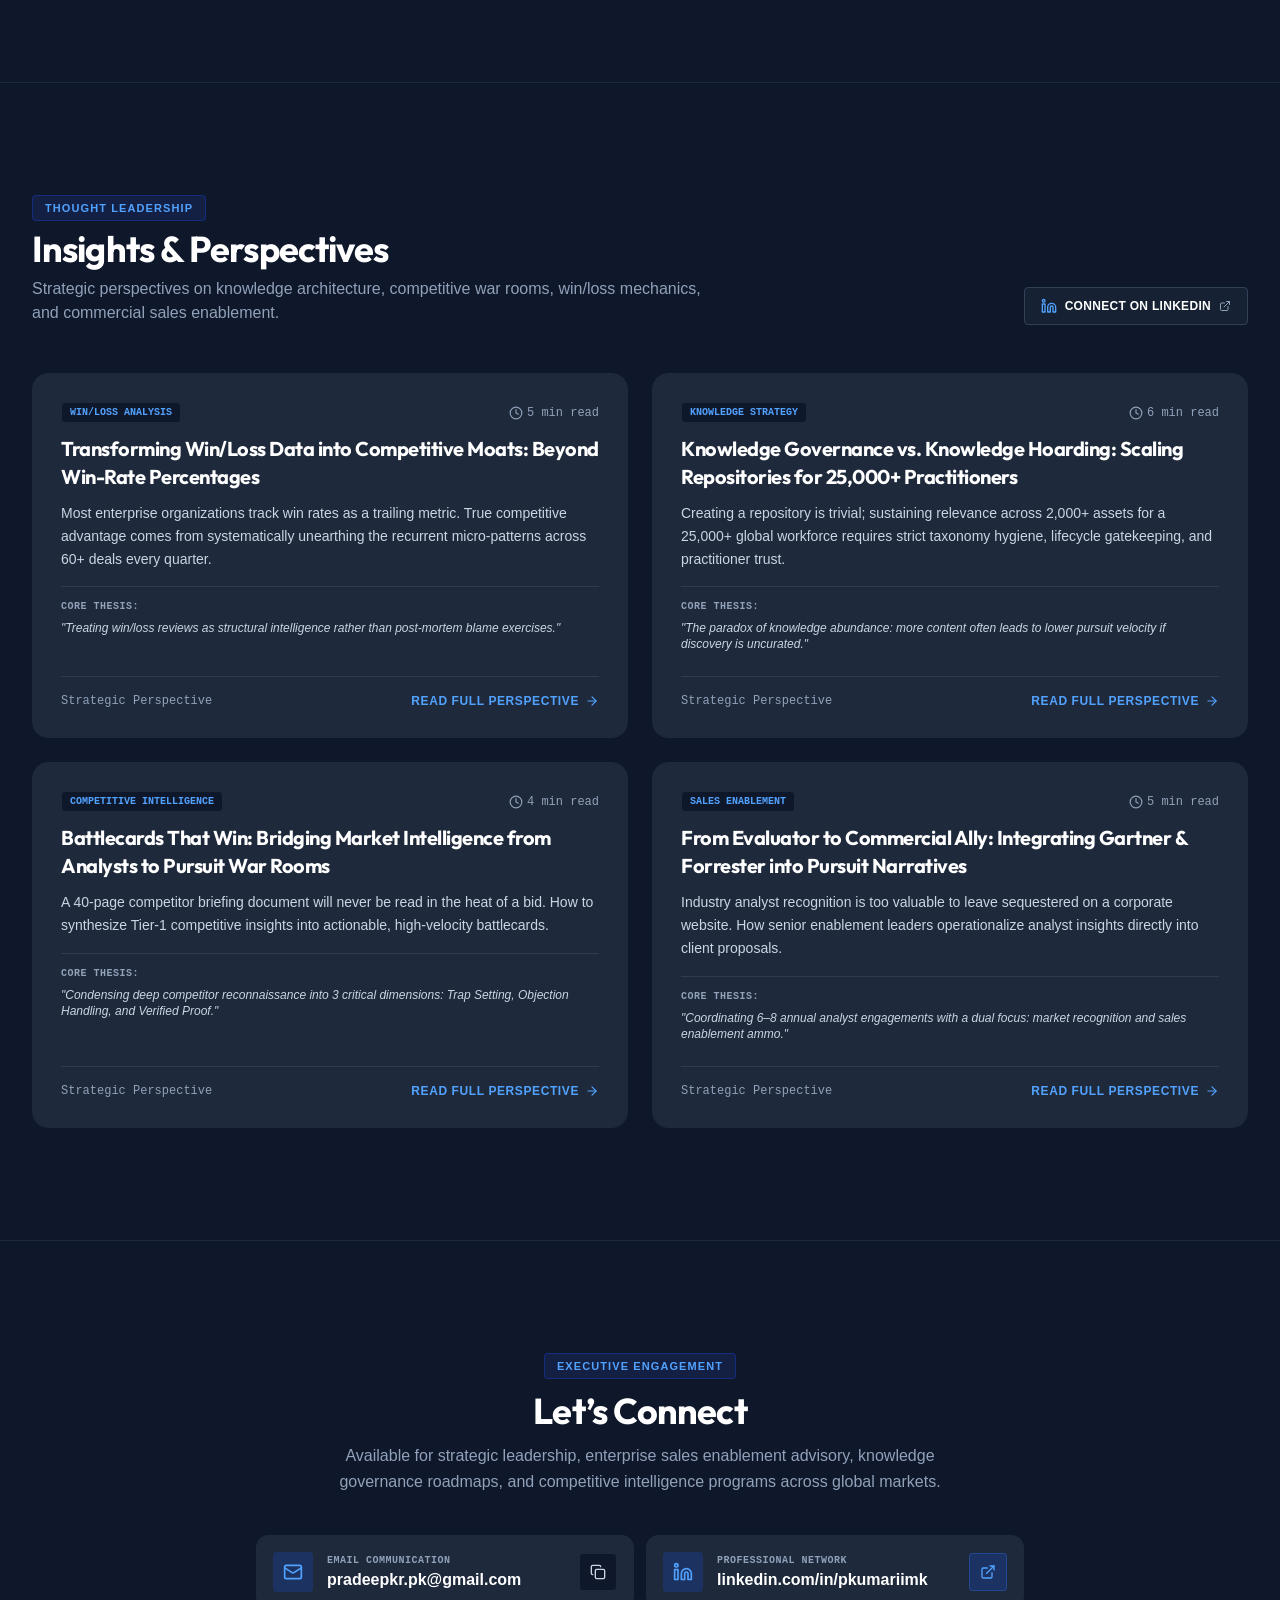
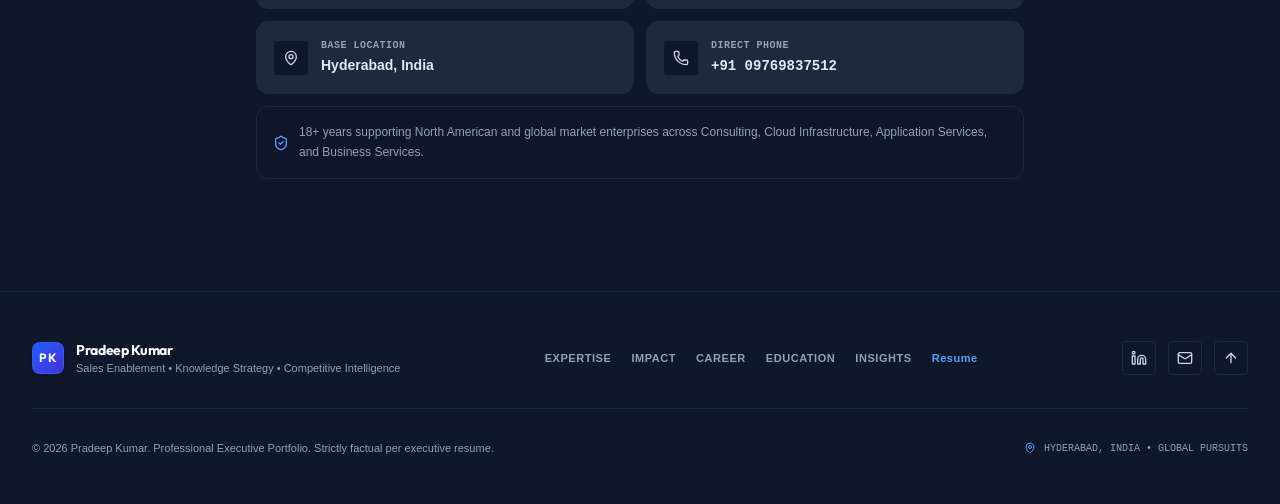
==== commit 5aa56d56: "morefiles" ====
--- a/docs/index.html
+++ b/docs/index.html
@@ -12,7 +12,7 @@
     <link rel="preconnect" href="https://fonts.googleapis.com">
     <link rel="preconnect" href="https://fonts.gstatic.com" crossorigin>
     <link href="https://fonts.googleapis.com/css2?family=Plus+Jakarta+Sans:wght@300;400;500;600;700;800&family=Outfit:wght@400;500;600;700;800&family=JetBrains+Mono:wght@400;500&display=swap" rel="stylesheet">
-    <script type="module" crossorigin src="./assets/index-DII7lBAO.js"></script>
+    <script type="module" crossorigin src="./assets/index-DPa_GHmL.js"></script>
     <link rel="stylesheet" crossorigin href="./assets/index-jLWSwx96.css">
   </head>
   <body class="bg-[#0f172a] text-slate-200 antialiased selection:bg-blue-600 selection:text-white">
